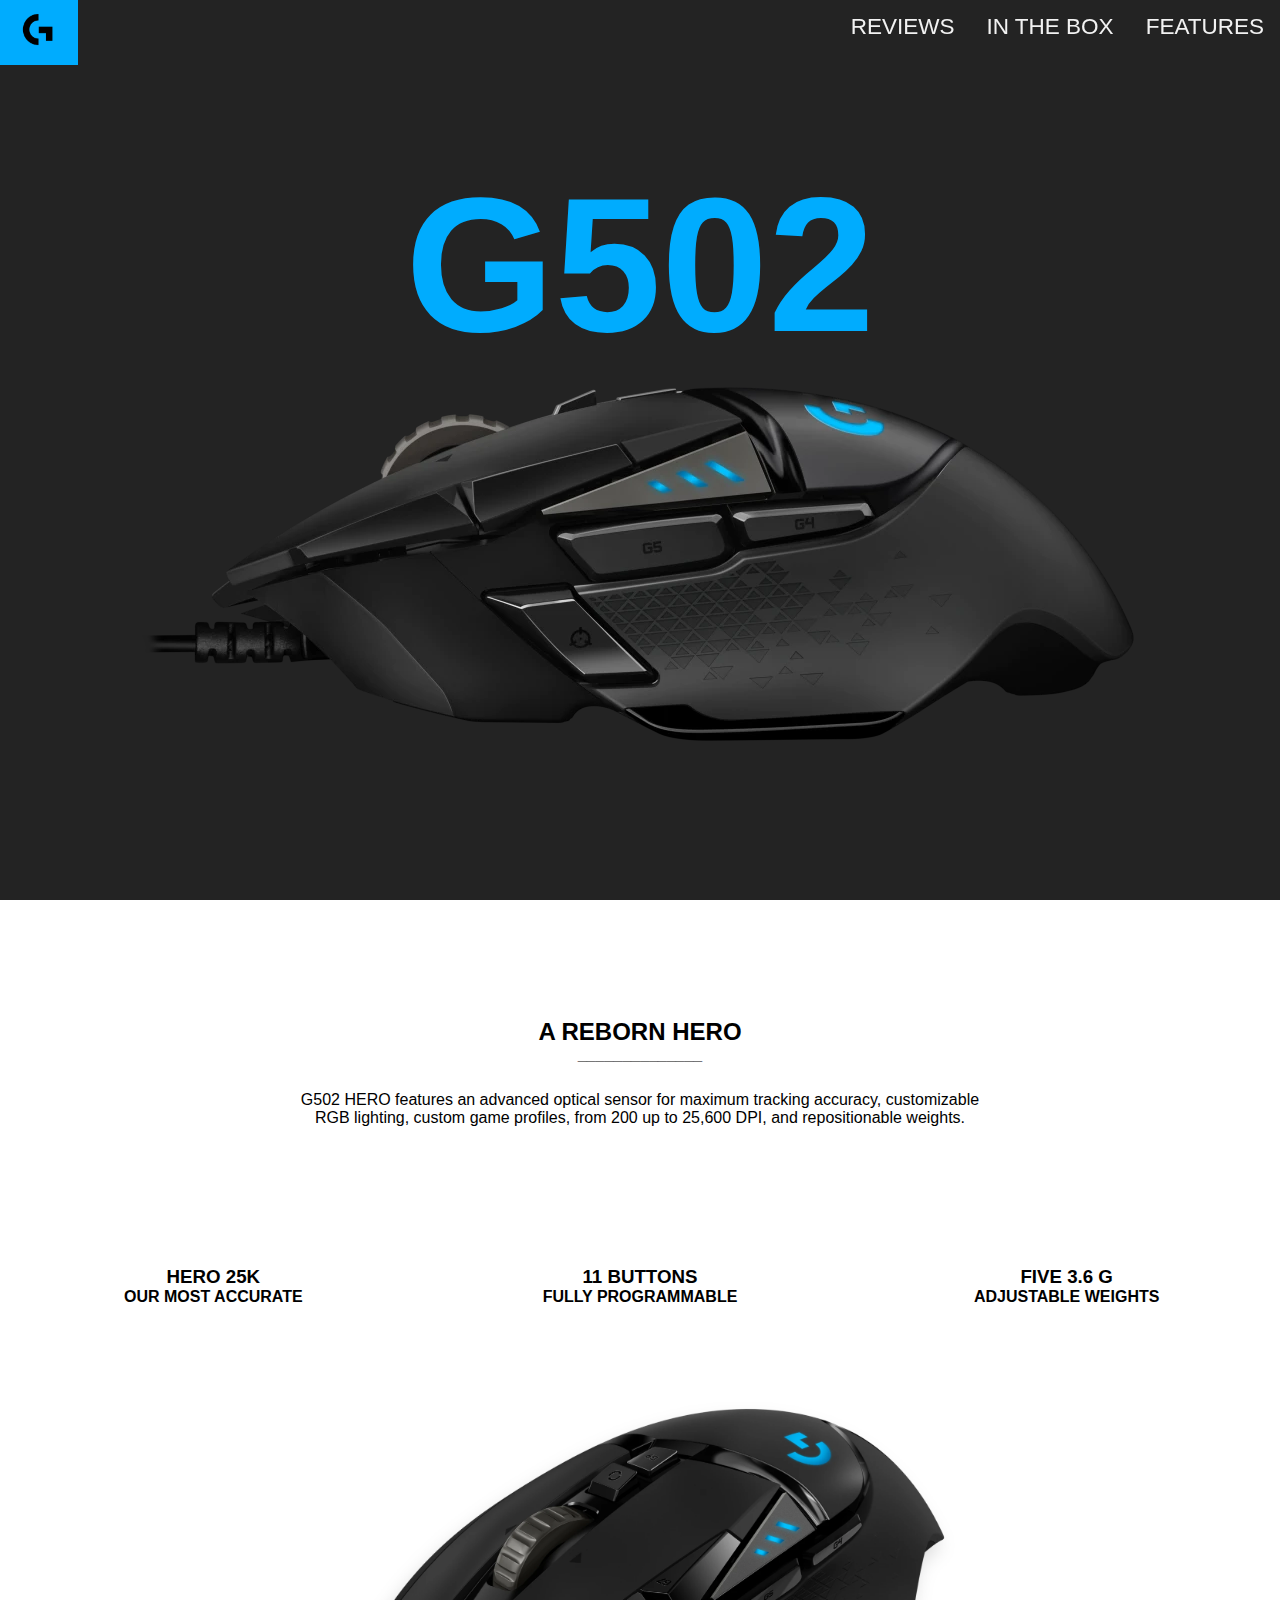
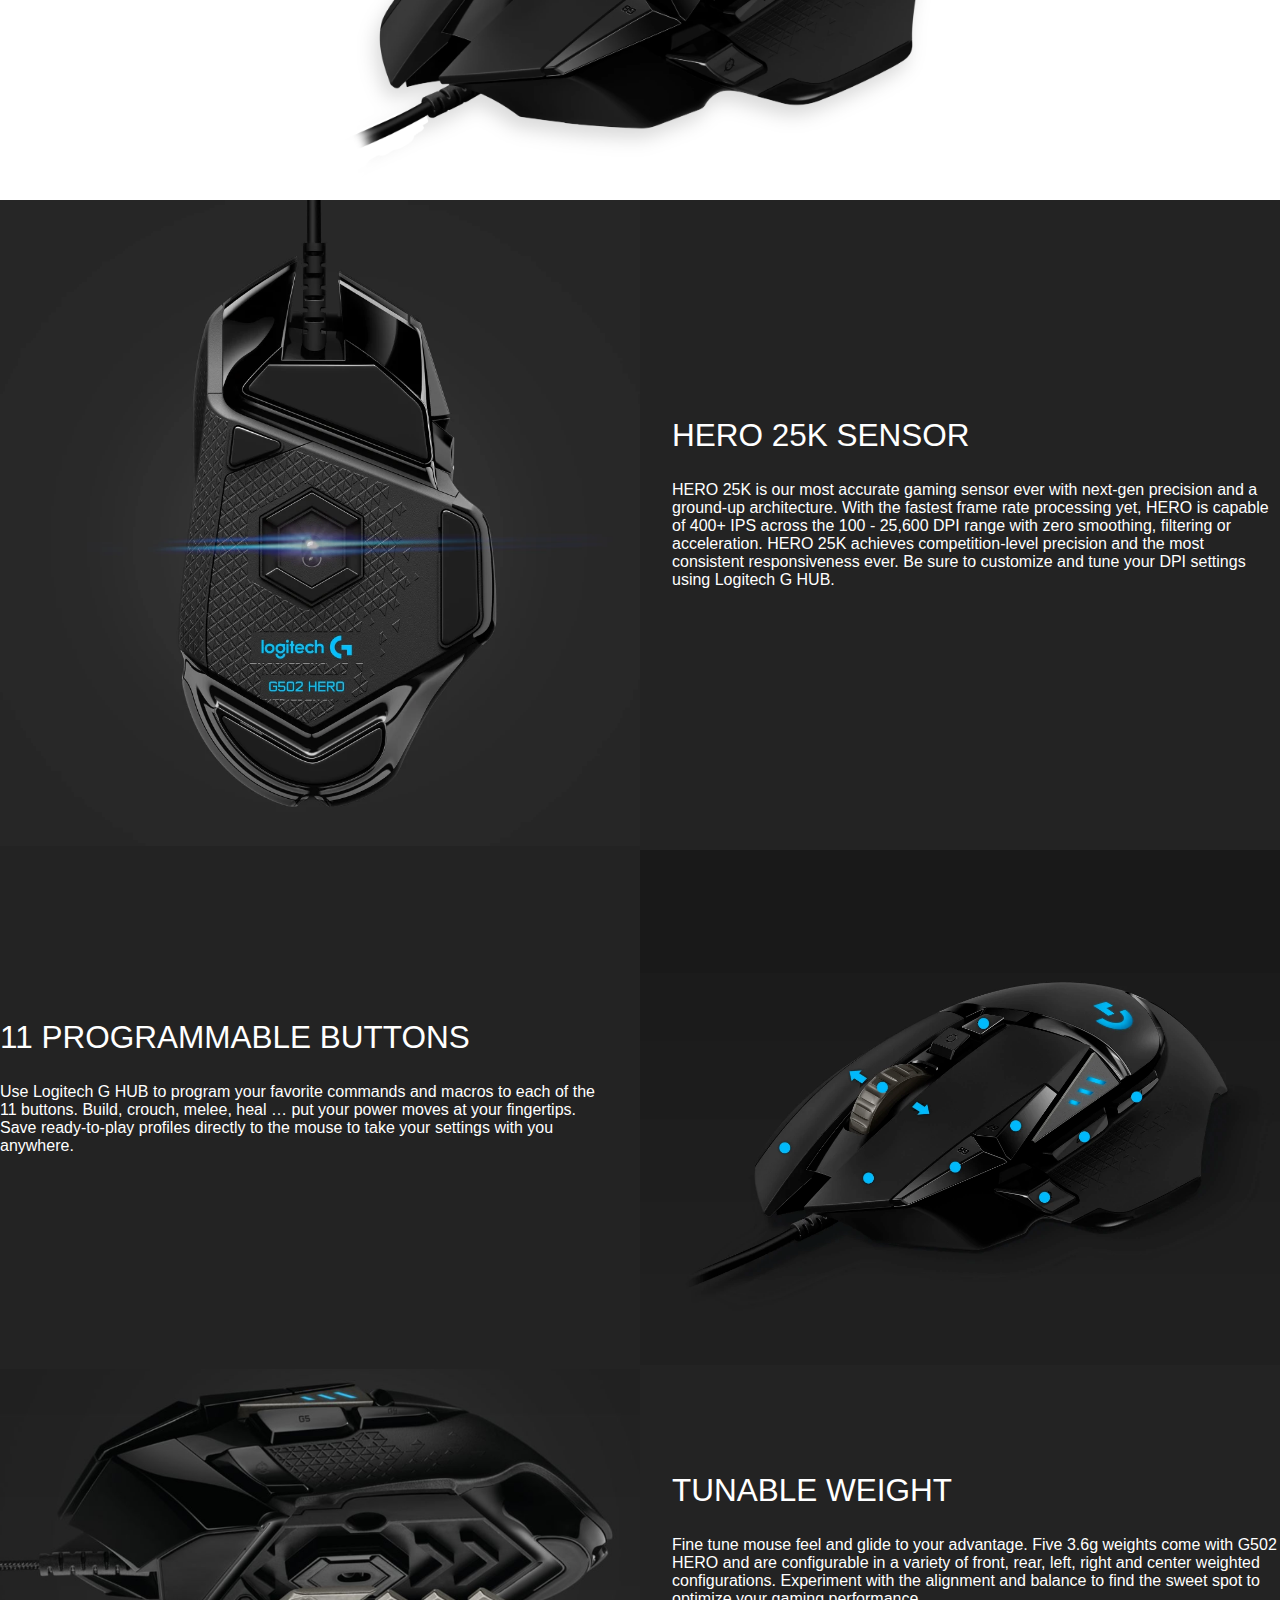
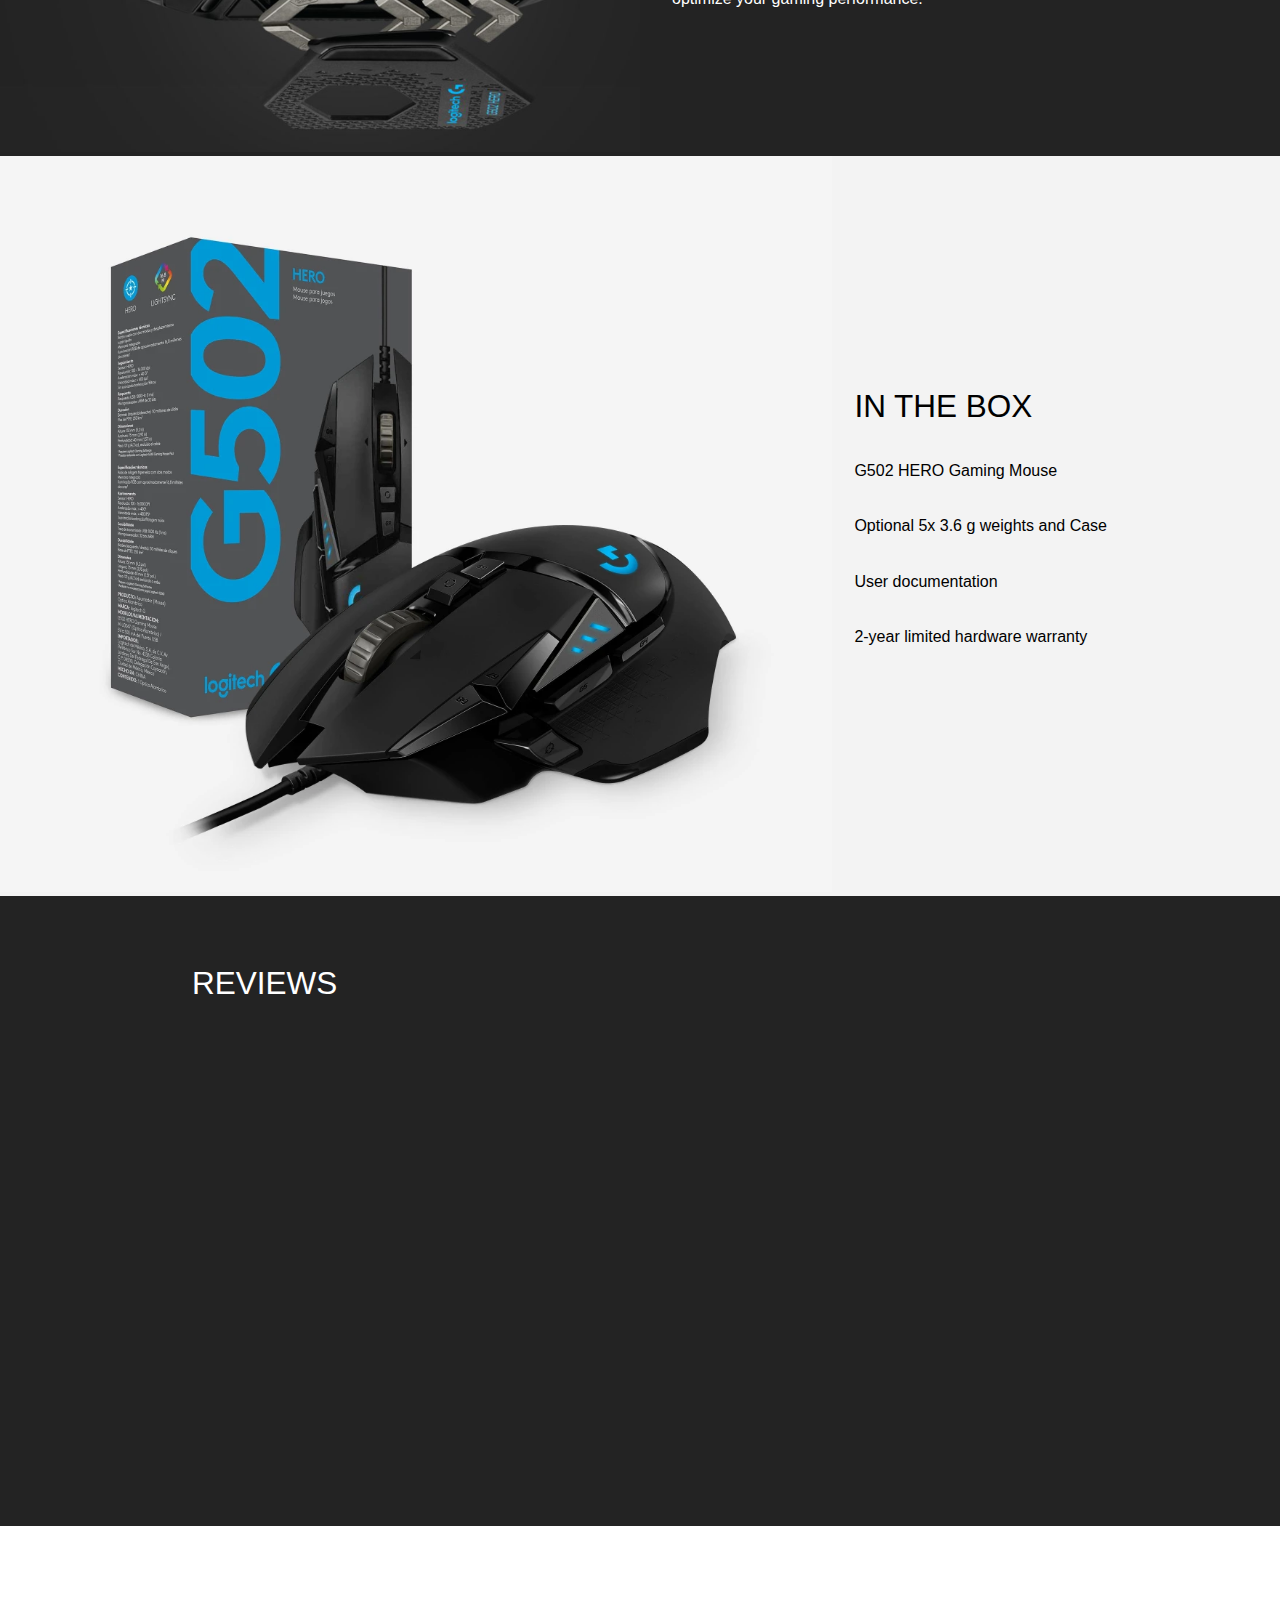
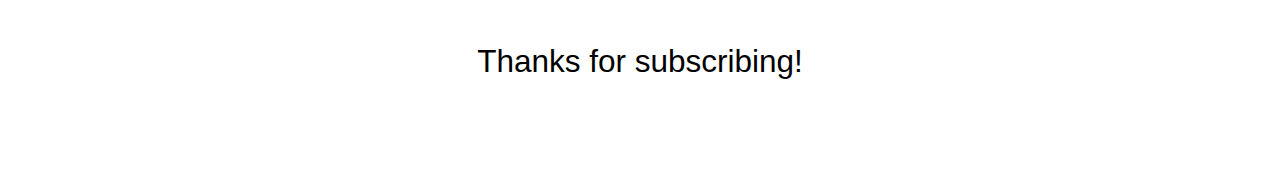
==== success.html @ e557cc17 "initial version" ====
<!DOCTYPE html>
<html lang="en">
  <head>
    <meta charset="UTF-8" />
    <meta http-equiv="X-UA-Compatible" content="IE=edge" />
    <meta name="viewport" content="width=device-width, initial-scale=1.0" />
    <title>Logitech G502 HERO</title>
    <link rel="stylesheet" href="./Assets/styles.css" />
    <link
      rel="stylesheet"
      href="https://cdnjs.cloudflare.com/ajax/libs/font-awesome/4.7.0/css/font-awesome.min.css"
    />
    <script type="text/javascript" src="./Assets/script.js" async></script>
  </head>
  <body>
    <div class="top" id="topnav">
      <a href="./index.html#" class="active logo nav-link" id="logo"
        ><img id="header-img" src="./Assets/images/Glogo.png"
      /></a>
      <a class="nav-link" href="#features" onclick="myFunction2()">FEATURES</a>
      <a class="nav-link" href="#in-the-box" onclick="myFunction2()"
        >IN THE BOX</a
      >
      <a class="nav-link" href="#review" onclick="myFunction2()">REVIEWS</a>
      <a
        href="javascript:void(0);"
        class="nav-link icon"
        onclick="myFunction()"
      >
        <i class="fa fa-bars"></i>
      </a>
    </div>

    <div id="main">
      <div id="main1">
        <span id="g502"><strong>G502</strong></span>
        <img class="img1" id="main-img" src="./Assets/images/g502.png" />
      </div>
      <div id="main2">
        <div id="top">
          <h2>A REBORN HERO</h2>
          <p><strong>______________</strong></p>
          <div class="blurb">
            G502 HERO features an advanced optical sensor for maximum tracking
            accuracy, customizable RGB lighting, custom game profiles, from 200
            up to 25,600 DPI, and repositionable weights.
          </div>
        </div>
        <div class="sub-main" id="sub1">
          <h3>HERO 25K</h3>
          <h4>OUR MOST ACCURATE</h4>
        </div>
        <div class="sub-main" id="sub2">
          <h3>11 BUTTONS</h3>
          <h4>FULLY PROGRAMMABLE</h4>
        </div>
        <div class="sub-main" id="sub3">
          <h3>FIVE 3.6 G</h3>
          <h4>ADJUSTABLE WEIGHTS</h4>
        </div>
        <div class="sub-main" id="sub4">
          <img class="img1" id="submain" src="./Assets/images/g502-main.png" />
        </div>
      </div>
    </div>
    <div id="features">
      <div class="sub-feature" id="sens">
        <div class="img1" id="sensor-img">
          <img class="img1" id="sensor" src="./Assets/images/sensor.png" />
        </div>
        <div class="sub-blurb">
          <p class="l3">HERO 25K SENSOR</p>
          <div class="blurb2">
            HERO 25K is our most accurate gaming sensor ever with next-gen
            precision and a ground-up architecture. With the fastest frame rate
            processing yet, HERO is capable of 400+ IPS across the 100 - 25,600
            DPI range with zero smoothing, filtering or acceleration. HERO 25K
            achieves competition-level precision and the most consistent
            responsiveness ever. Be sure to customize and tune your DPI settings
            using Logitech G HUB.
          </div>
        </div>
      </div>
      <div class="sub-feature" id="but">
        <div id="button-img">
          <img class="img1" id="butt" src="./Assets/images/buttons.png" />
        </div>
        <div class="sub-blurb2">
          <p class="l3">11 PROGRAMMABLE BUTTONS</p>
          <div class="blurb2">
            Use Logitech G HUB to program your favorite commands and macros to
            each of the 11 buttons. Build, crouch, melee, heal … put your power
            moves at your fingertips. Save ready-to-play profiles directly to
            the mouse to take your settings with you anywhere.
          </div>
        </div>
      </div>
      <div class="sub-feature" id="weigh">
        <div id="weights-img">
          <img class="img1" id="weights" src="./Assets/images/weights.png" />
        </div>
        <div class="sub-blurb">
          <p class="l3">TUNABLE WEIGHT</p>
          <div class="blurb2">
            Fine tune mouse feel and glide to your advantage. Five 3.6g weights
            come with G502 HERO and are configurable in a variety of front,
            rear, left, right and center weighted configurations. Experiment
            with the alignment and balance to find the sweet spot to optimize
            your gaming performance.
          </div>
        </div>
      </div>
    </div>
    <div id="in-the-box">
      <div id="inbox-img">
        <img id="inbox" src="./Assets/images/inbox.png" />
      </div>
      <div class="sub-blurb" id="box-cont">
        <p class="l3">IN THE BOX</p>
        <p class="box-txt">G502 HERO Gaming Mouse</p>
        <p class="box-txt">Optional 5x 3.6 g weights and Case</p>
        <p class="box-txt">User documentation</p>
        <p class="box-txt">2-year limited hardware warranty</p>
      </div>
    </div>
    <div id="review">
      <div id="sub-rev">
        <p class="rev">REVIEWS</p>
      </div>
      <iframe
        src="https://www.youtube.com/embed/Iek-UH9ZWUw"
        title="YouTube video player"
        frameborder="0"
        allow="accelerometer; autoplay; clipboard-write; encrypted-media; gyroscope; picture-in-picture"
        allowfullscreen
      ></iframe>
    </div>
    <div id="contact">
      
        <div class="form-elems">
          <p class="l3">
            Thanks for subscribing!
          </p>
          
        </div>
      </form>
    </div>
  </body>
</html>
---- Assets/styles.css ----
.top {
  overflow: hidden;
  background-color: rgba(35, 35, 35, 0.9);
  position: fixed;
  width: 100%;
}

.top .nav-link.logo {
  float: left;
  display: block;
  padding: 0;
}

.top .nav-link {
  float: left;
  display: block;
  color: #f2f2f2;
  text-align: center;
  padding: 10px 16px;
  text-decoration: none;
  font-size: 2.5vh;
}

.top .nav-link.icon {
  font-size: 3vh;
}

.top .nav-link:hover {
  background-color: #ddd;
  color: black;
}

.top .nav-link.active {
  background-color: #00acfe;
}

.top .nav-link.icon {
  display: none;
}

@media screen and (min-width: 601px) {
  .top .nav-link {
    float: right;
    display: block;
    color: #f2f2f2;
    text-align: center;
    padding: 14px 16px;
    text-decoration: none;
    font-size: 2.5vh;
  }
}
@media screen and (max-width: 600px) {
  .top .nav-link:not(:first-child) {
    display: none;
  }

  .top .nav-link.icon {
    float: right;
    display: block;
  }
}
@media screen and (max-width: 600px) {
  .top.responsive {
    position: fixed;
  }

  .top.responsive .icon {
    position: absolute;
    right: 0;
    top: 0;
  }

  .top.responsive .nav-link,
.top.responsive .logo {
    float: none;
    display: block;
    text-align: left;
  }
}
.header-items {
  display: flex;
  justify-content: center;
  align-items: center;
  height: 6vw;
}

#header-img {
  height: 6.5vh;
  width: auto;
}

html {
  box-sizing: border-box;
}

*,
*::before,
*::after {
  margin: 0;
  padding: 0;
  box-sizing: inherit;
}

body {
  font-family: "Gill Sans", "Gill Sans MT", Calibri, "Trebuchet MS", sans-serif;
}

@media screen and (min-width: 601px) {
  #main2 {
    padding-top: 44px;
    height: 100vh;
    width: 100%;
    display: grid;
    grid-template-columns: repeat(3, 1fr);
    grid-template-rows: 30% 20% 50%;
    grid-template-areas: "header header header" "sub1 sub2 sub3" "sub4 sub4 sub4";
    place-items: center;
  }

  #top {
    grid-area: header;
    text-align: center;
  }

  #sub1 {
    grid-area: sub1;
  }

  #sub2 {
    grid-area: sub2;
  }

  #sub3 {
    grid-area: sub3;
  }

  #sub4 {
    grid-area: sub4;
    height: 100%;
  }
}
@media screen and (max-width: 600px) {
  #main2 {
    display: flex;
    justify-content: space-around;
    align-items: center;
    flex-direction: column;
    width: 100vw;
    height: 100vh;
  }
  #main2 #top {
    display: flex;
    justify-content: center;
    align-items: center;
    flex-direction: column;
    margin-top: 1vh;
  }
}
#main {
  display: flex;
  justify-content: center;
  align-items: center;
  flex-direction: column;
  width: 100%;
}
#main #main1 {
  display: flex;
  justify-content: center;
  align-items: center;
  flex-direction: column;
  background-color: #232323;
  width: 100%;
  height: 100vh;
}
#main #main1 #main-img {
  max-width: 100vw;
}
#main #g502 {
  font-family: -apple-system, BlinkMacSystemFont, "Segoe UI", Roboto, Oxygen, Ubuntu, Cantarell, "Open Sans", "Helvetica Neue", sans-serif;
  font-size: 15vw;
  color: #00acfe;
  margin-left: auto;
  margin-right: auto;
}

.blurb {
  max-width: 55vw;
  text-align: center;
  margin-top: 3vh;
}

.blurb2 {
  max-width: 70vw;
  text-align: left;
  margin-top: 3vh;
  margin-bottom: 5vh;
}

img#submain {
  max-width: 60vw;
  height: 100%;
}

.sub-main {
  display: flex;
  justify-content: space-around;
  align-items: center;
  flex-direction: column;
}

.img1 {
  max-width: 100%;
  height: auto;
}

@media screen and (max-width: 820px) {
  .sub-feature {
    display: flex;
    justify-content: space-around;
    align-items: center;
    flex-direction: column;
    background-color: #232323;
    color: white;
  }
}
@media screen and (min-width: 821px) {
  .sub-feature {
    display: grid;
    grid-template-columns: 50% 50%;
    background-color: #232323;
    color: white;
  }

  .sub-blurb2 {
    grid-area: sub-blurb;
    align-self: center;
    padding-right: 5%;
  }

  .sub-blurb {
    align-self: center;
    padding-left: 5%;
  }

  #button-img {
    grid-area: button-img;
  }

  #but {
    grid-template-areas: "sub-blurb button-img";
    place-items: center;
  }
}
@media screen and (max-width: 820px) {
  .sub-blurb,
.sub-blurb2 {
    display: flex;
    justify-content: center;
    align-items: flex-start;
    flex-direction: column;
    padding-top: 3vh;
  }

  #inbox {
    width: 100%;
  }
}
p.l3 {
  max-width: 70vw;
  font-size: 3.5vh;
}

#sens,
#but,
#weigh {
  height: 100%;
}

#inbox {
  width: 100%;
}

@media screen and (max-width: 600px) {
  #in-the-box {
    display: flex;
    justify-content: space-around;
    align-items: center;
    flex-direction: column;
    background-color: #f3f3f3;
  }
}
@media screen and (min-width: 601px) {
  #in-the-box {
    display: grid;
    grid-template-columns: 65% 35%;
    background-color: #f3f3f3;
  }

  #box-cont {
    align-self: center;
  }
}
#box-cont {
  display: flex;
  justify-content: space-around;
  align-items: flex-start;
  flex-direction: column;
  height: 40%;
  max-width: 70vw;
  text-align: left;
  margin-top: 3vh;
  margin-bottom: 5vh;
}

#review {
  padding-top: 44px;
  display: flex;
  justify-content: space-around;
  align-items: center;
  flex-direction: column;
  text-align: center;
  background-color: #232323;
  color: white;
  width: 100vw;
  height: 70vh;
}
#review #sub-rev {
  width: 70vw;
}

.rev {
  text-align: left;
  max-width: 70vw;
  font-size: 3.5vh;
}

#contact {
  display: flex;
  justify-content: space-around;
  align-items: center;
  flex-direction: column;
  text-align: center;
  height: 30vh;
}

iframe {
  width: 70vw;
  height: 50vh;
}

.form-elems {
  display: grid;
  grid-template-rows: repeat(3 1fr);
  gap: 2vh;
}

input#email {
  background-color: rgb(231, 231, 231);
  font-size: 2.5vh;
  color: #232323;
  border: none;
  width: 80%;
  padding: 1vh 1vw;
}

input#thebutton {
  background-color: rgb(31, 31, 31);
  color: white;
  border: none;
  width: 80%;
  padding-top: 1vh;
  padding-bottom: 1vh;
}/*# sourceMappingURL=styles.css.map */
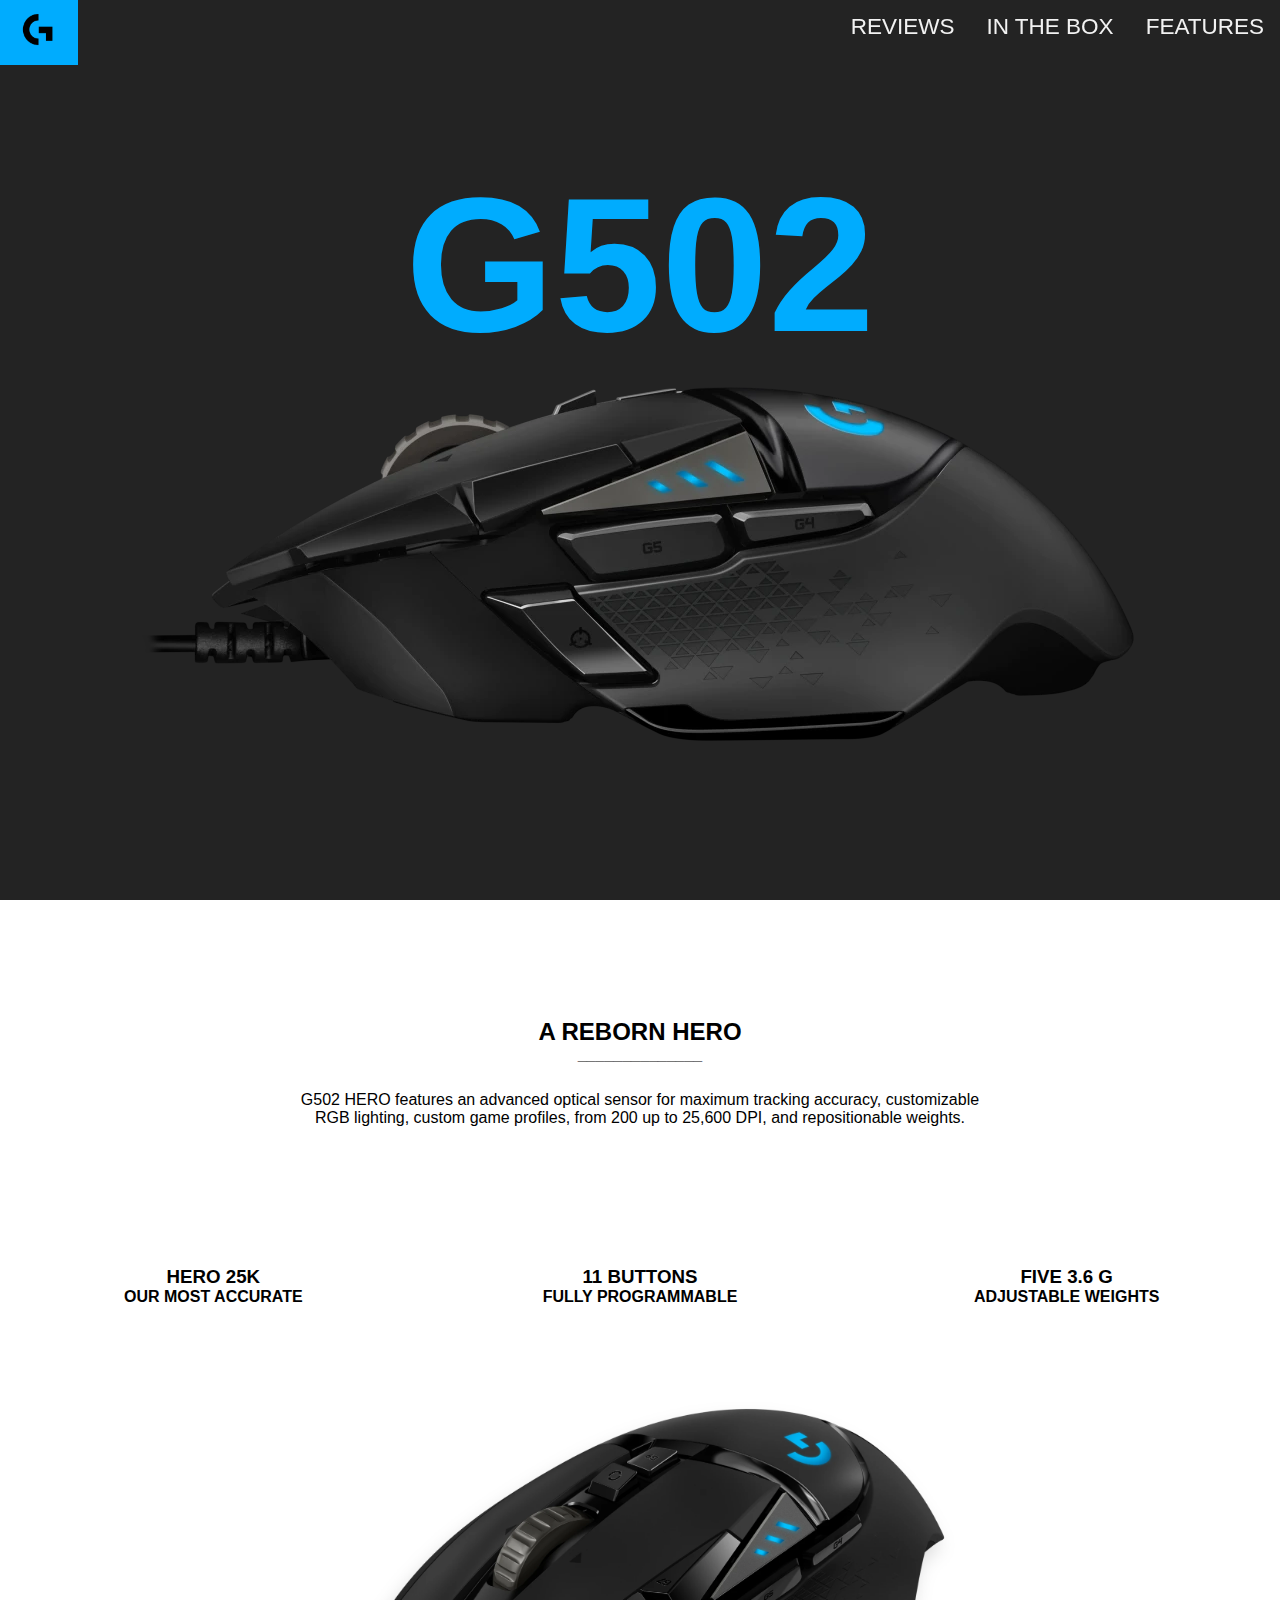
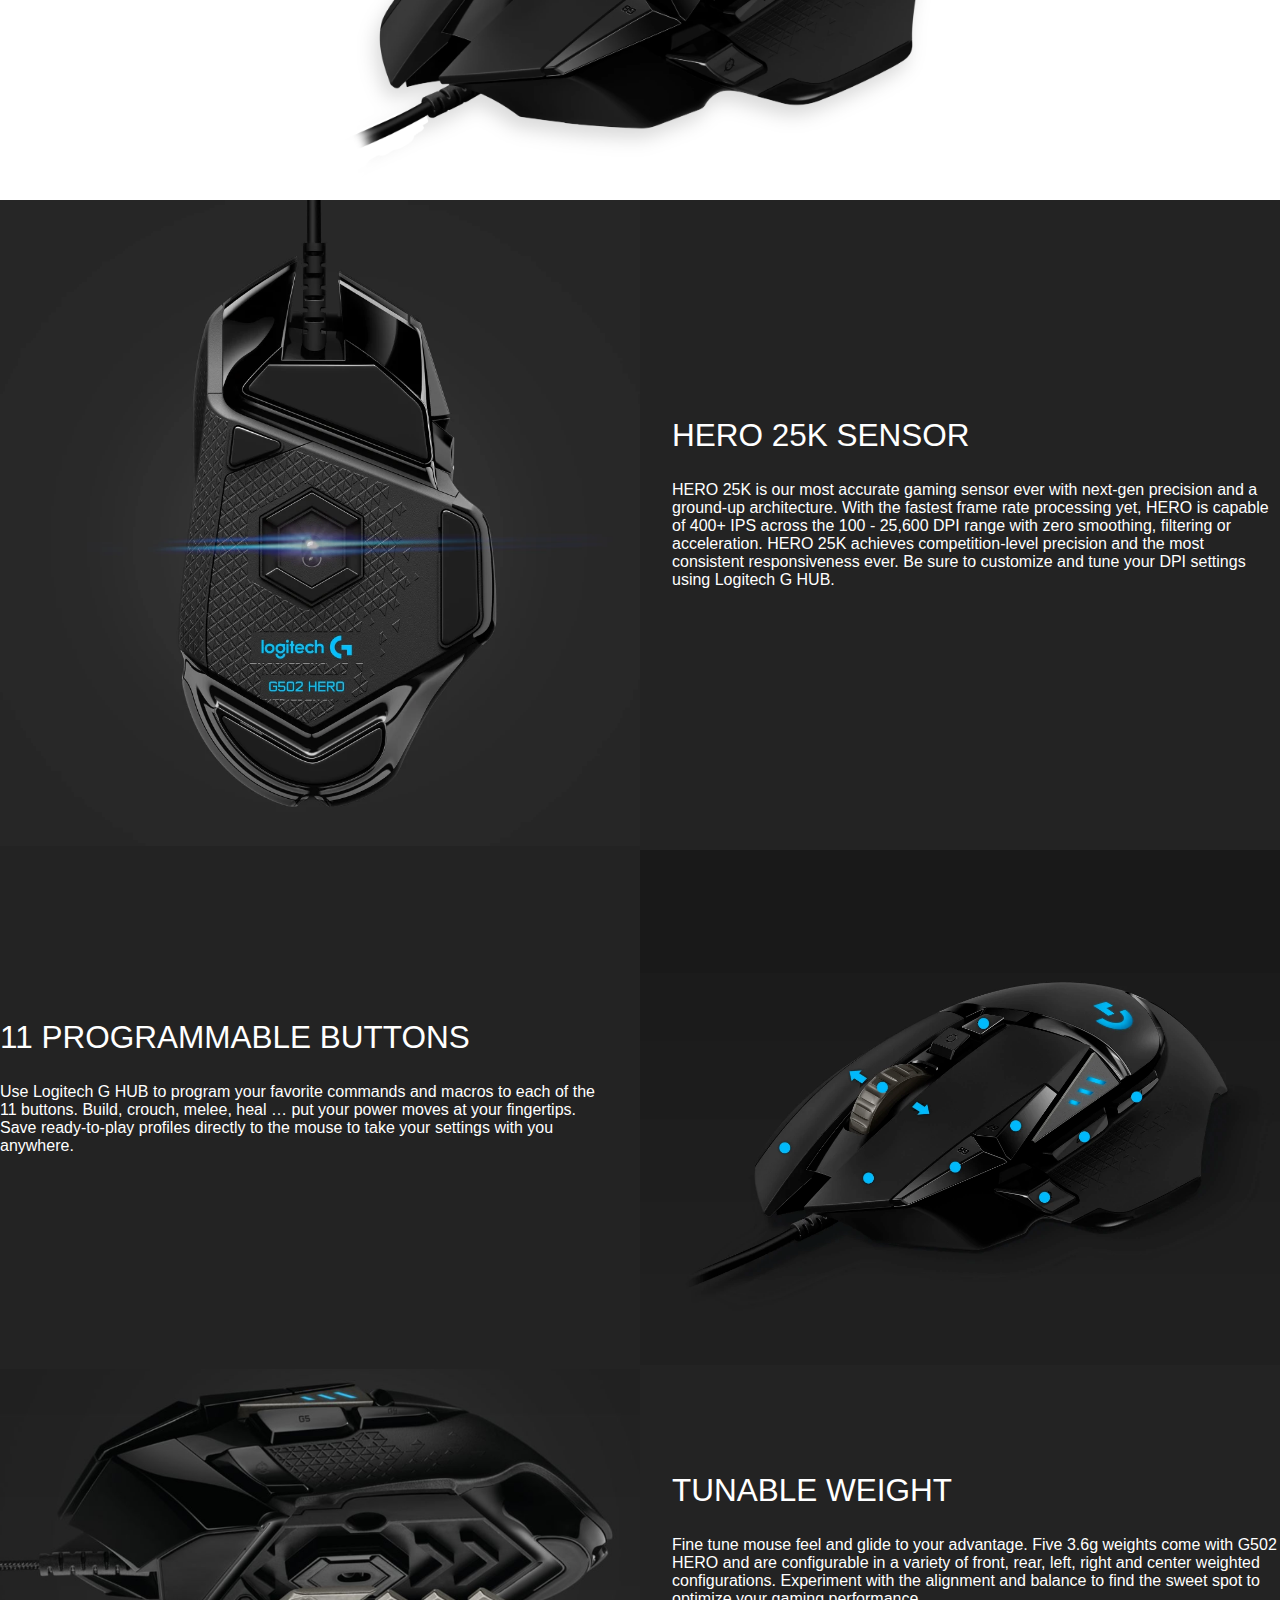
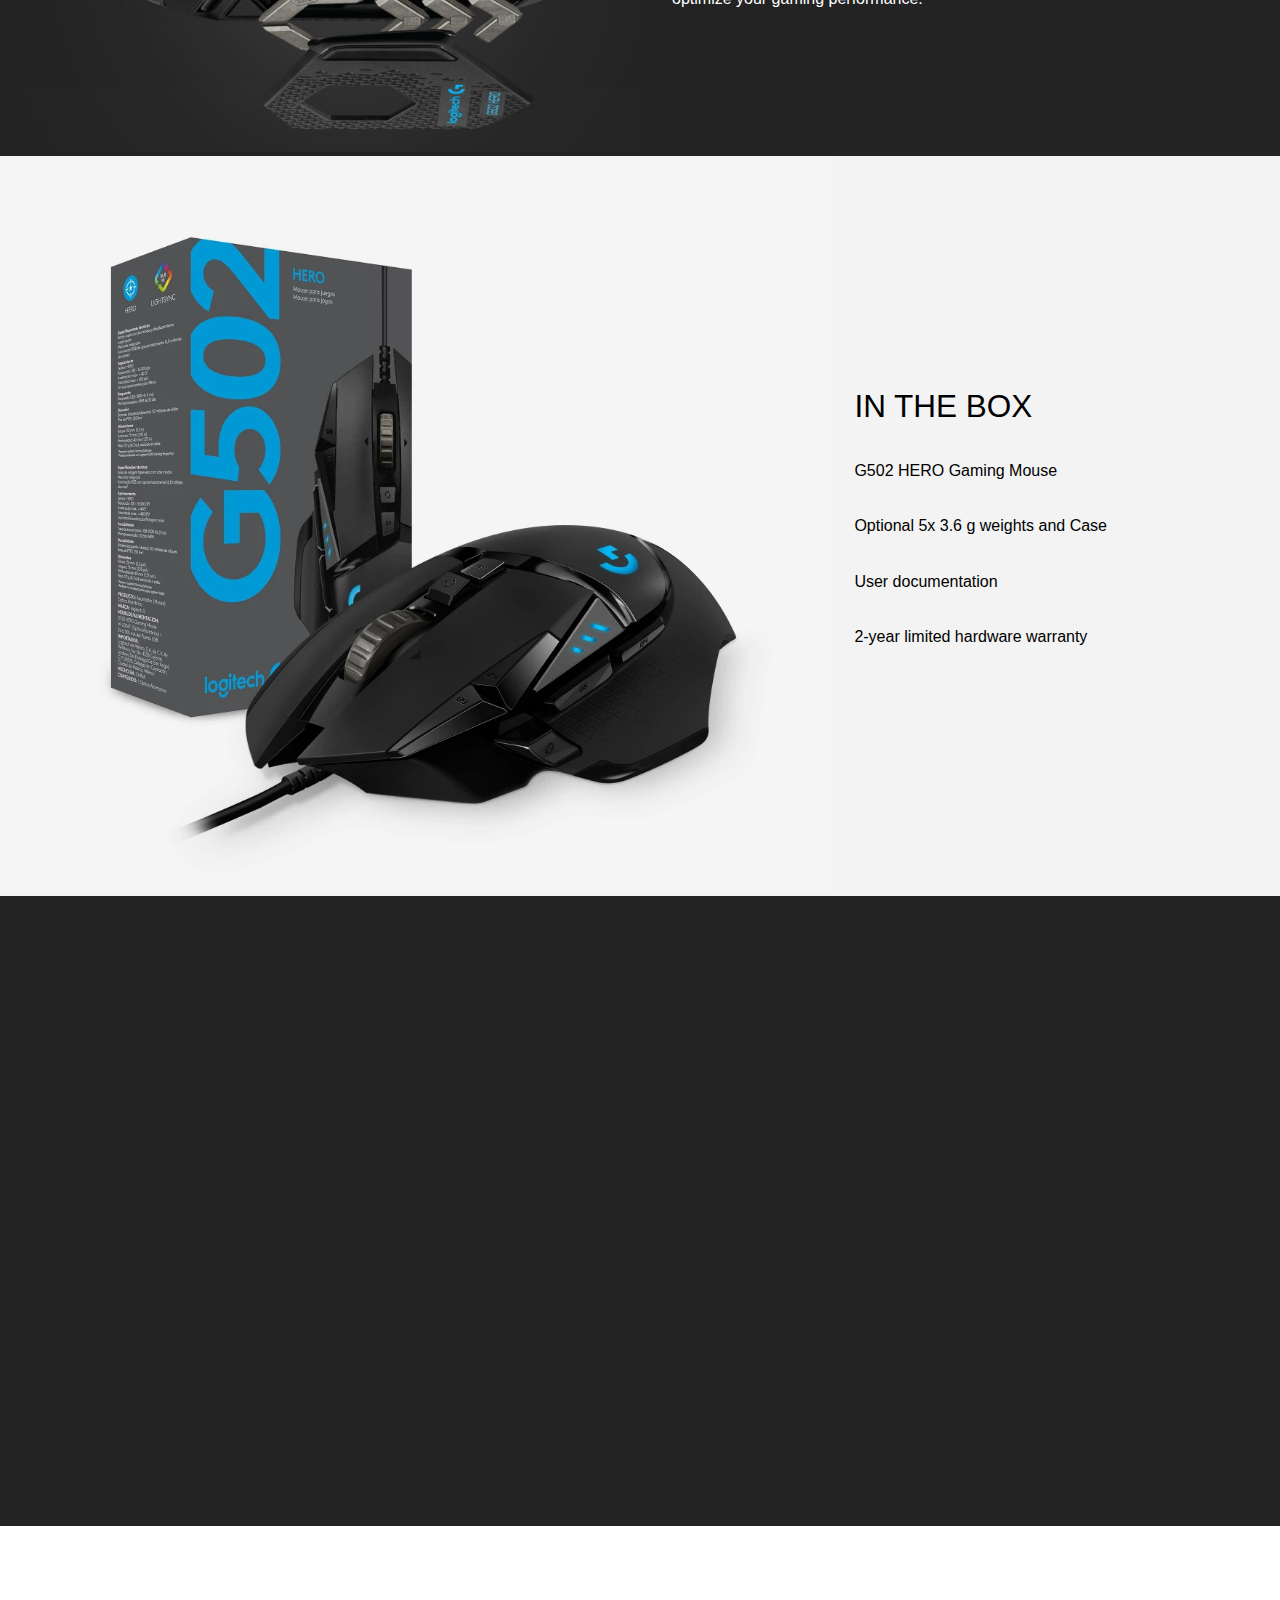
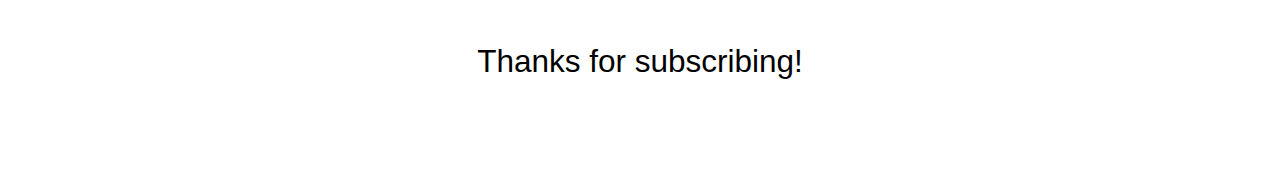
==== commit b7c04688: "removed extra text from video div" ====
--- a/success.html
+++ b/success.html
@@ -124,9 +124,6 @@
       </div>
     </div>
     <div id="review">
-      <div id="sub-rev">
-        <p class="rev">REVIEWS</p>
-      </div>
       <iframe
         src="https://www.youtube.com/embed/Iek-UH9ZWUw"
         title="YouTube video player"
--- a/Assets/styles.css
+++ b/Assets/styles.css
@@ -103,6 +103,10 @@
 
 body {
   font-family: "Gill Sans", "Gill Sans MT", Calibri, "Trebuchet MS", sans-serif;
+}
+
+#main2 {
+  height: 100vw;
 }
 
 @media screen and (min-width: 601px) {
